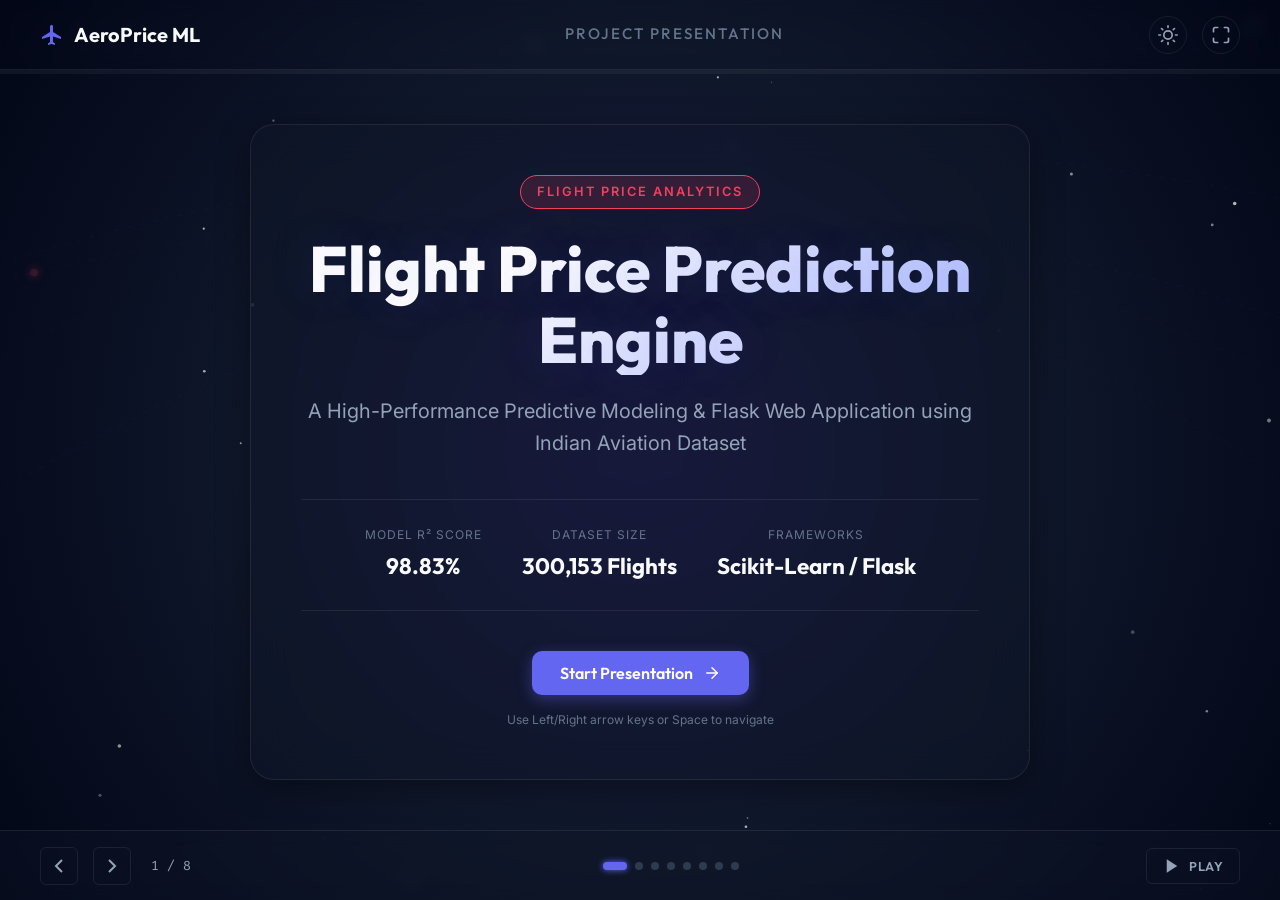
==== presentation/index.html @ 4719f83c "add project source code, web files, and presentation" ====
<!DOCTYPE html>
<html lang="en">
<head>
    <meta charset="UTF-8">
    <meta name="viewport" content="width=device-width, initial-scale=1.0">
    <title>Flight Price Prediction - Project Presentation</title>
    <!-- Fonts -->
    <link rel="preconnect" href="https://fonts.googleapis.com">
    <link rel="preconnect" href="https://fonts.gstatic.com" crossorigin>
    <link href="https://fonts.googleapis.com/css2?family=Inter:wght@300;400;500;600;700&family=Outfit:wght@400;500;600;700;800&family=Fira+Code:wght@400;500&display=swap" rel="stylesheet">
    <!-- Style sheet link -->
    <link rel="stylesheet" href="style.css">
</head>
<body>
    <!-- Background Canvas for Interactive Particle Animation -->
    <canvas id="canvas-bg"></canvas>

    <!-- Presentation Wrapper -->
    <div id="presentation-container">
        
        <!-- Header -->
        <header id="pres-header">
            <div class="header-logo">
                <svg width="24" height="24" viewBox="0 0 24 24" fill="none" xmlns="http://www.w3.org/2000/svg">
                    <path d="M21 16V14L13 9V3.5C13 2.67 12.33 2 11.5 2C10.67 2 10 2.67 10 3.5V9L2 14V16L10 13.5V19L8 20.5V22L11.5 21L15 22V20.5L13 19V13.5L21 16Z" fill="currentColor"/>
                </svg>
                <span>AeroPrice ML</span>
            </div>
            <div class="header-title">Project Presentation</div>
            <div class="header-controls">
                <button id="btn-theme-toggle" title="Toggle Theme">
                    <svg class="sun-icon" width="20" height="20" viewBox="0 0 24 24" fill="none" stroke="currentColor" stroke-width="2" stroke-linecap="round" stroke-linejoin="round"><circle cx="12" cy="12" r="5"></circle><line x1="12" y1="1" x2="12" y2="3"></line><line x1="12" y1="21" x2="12" y2="23"></line><line x1="4.22" y1="4.22" x2="5.64" y2="5.64"></line><line x1="18.36" y1="18.36" x2="19.78" y2="19.78"></line><line x1="1" y1="12" x2="3" y2="12"></line><line x1="21" y1="12" x2="23" y2="12"></line><line x1="4.22" y1="19.78" x2="5.64" y2="18.36"></line><line x1="18.36" y1="5.64" x2="19.78" y2="4.22"></line></svg>
                </button>
                <button id="btn-fullscreen" title="Toggle Fullscreen">
                    <svg width="20" height="20" viewBox="0 0 24 24" fill="none" stroke="currentColor" stroke-width="2" stroke-linecap="round" stroke-linejoin="round"><path d="M8 3H5a2 2 0 0 0-2 2v3m18 0V5a2 2 0 0 0-2-2h-3m0 18h3a2 2 0 0 0 2-2v-3M3 16v3a2 2 0 0 0 2 2h3"></path></svg>
                </button>
            </div>
        </header>

        <!-- Progress Indicator -->
        <div id="progress-bar-container">
            <div id="progress-bar"></div>
        </div>

        <!-- Slides Holder -->
        <main id="slides-viewport">
            
            <!-- SLIDE 1: TITLE -->
            <section class="slide active" id="slide-title" data-slide="0">
                <div class="slide-content title-layout">
                    <div class="title-main-card">
                        <div class="badge-animated">Flight Price Analytics</div>
                        <h1 class="glow-text">Flight Price Prediction Engine</h1>
                        <p class="subtitle">A High-Performance Predictive Modeling & Flask Web Application using Indian Aviation Dataset</p>
                        
                        <div class="title-meta">
                            <div class="meta-item">
                                <span class="meta-label">Model R² Score</span>
                                <span class="meta-value text-emerald">98.83%</span>
                            </div>
                            <div class="meta-item">
                                <span class="meta-label">Dataset Size</span>
                                <span class="meta-value text-indigo">300,153 Flights</span>
                            </div>
                            <div class="meta-item">
                                <span class="meta-label">Frameworks</span>
                                <span class="meta-value">Scikit-Learn / Flask</span>
                            </div>
                        </div>

                        <div class="title-action">
                            <button class="btn btn-primary" onclick="app.nextSlide()">
                                Start Presentation
                                <svg width="18" height="18" viewBox="0 0 24 24" fill="none" stroke="currentColor" stroke-width="2" stroke-linecap="round" stroke-linejoin="round"><line x1="5" y1="12" x2="19" y2="12"></line><polyline points="12 5 19 12 12 19"></polyline></svg>
                            </button>
                            <span class="navigation-tip">Use Left/Right arrow keys or Space to navigate</span>
                        </div>
                    </div>
                </div>
            </section>

            <!-- SLIDE 2: THE DATASET -->
            <section class="slide" id="slide-dataset" data-slide="1">
                <div class="slide-content grid-2-col">
                    <div class="slide-text">
                        <span class="slide-tag">Data Exploration</span>
                        <h2>Understanding the Flight Dataset</h2>
                        <p>The core challenge is modeling how various variables affect airline pricing in India. Flight tickets are highly dynamic, changing based on features like airline brand, timing, destination, and purchase urgency.</p>
                        
                        <div class="data-insights-list">
                            <div class="insight-pill">
                                <span class="pill-icon">✈️</span>
                                <div>
                                    <h4>300k+ Records Collected</h4>
                                    <p>Covers 50 days of flight schedules between top metro hubs in India (Delhi, Mumbai, Kolkata, Chennai, Bangalore, Hyderabad).</p>
                                </div>
                            </div>
                            <div class="insight-pill">
                                <span class="pill-icon">💰</span>
                                <div>
                                    <h4>Drastic Class Disparity</h4>
                                    <p>Economy tickets range from ₹1,105 to ₹42,320, whereas Business Class spans from ₹12,000 up to ₹114,900, creating a massive predictive shift.</p>
                                </div>
                            </div>
                        </div>
                    </div>
                    
                    <div class="slide-visual">
                        <div class="glass-card stat-dashboard">
                            <h3>Dataset Composition</h3>
                            <div class="stats-grid">
                                <div class="stat-card">
                                    <span class="stat-number glow-emerald">300,153</span>
                                    <span class="stat-lbl">Total Samples</span>
                                </div>
                                <div class="stat-card">
                                    <span class="stat-number glow-indigo">6</span>
                                    <span class="stat-lbl">Major Airlines</span>
                                </div>
                                <div class="stat-card">
                                    <span class="stat-number glow-amber">6</span>
                                    <span class="stat-lbl">Metro Cities</span>
                                </div>
                                <div class="stat-card">
                                    <span class="stat-number glow-rose">2</span>
                                    <span class="stat-lbl">Travel Classes</span>
                                </div>
                            </div>
                            
                            <div class="visual-graph-mock">
                                <div class="graph-header">
                                    <span>Price Distribution by Class</span>
                                </div>
                                <div class="dist-bar-container">
                                    <div class="dist-bar-label">Economy</div>
                                    <div class="dist-bar-track">
                                        <div class="dist-bar-fill fill-economy" style="width: 70%">₹1.1k - ₹42k</div>
                                    </div>
                                </div>
                                <div class="dist-bar-container">
                                    <div class="dist-bar-label">Business</div>
                                    <div class="dist-bar-track">
                                        <div class="dist-bar-fill fill-business" style="width: 100%">₹12k - ₹115k</div>
                                    </div>
                                </div>
                                <span class="graph-footnote">Target variable (Price) was log-transformed (np.log1p) during modeling to stabilize variance.</span>
                            </div>
                        </div>
                    </div>
                </div>
            </section>

            <!-- SLIDE 3: FEATURE ENGINEERING -->
            <section class="slide" id="slide-features" data-slide="2">
                <div class="slide-content grid-2-col">
                    <div class="slide-text">
                        <span class="slide-tag">Preprocessing Pipeline</span>
                        <h2>Feature Engineering & Transformations</h2>
                        <p>To extract maximal predictive performance from tabular fields, raw values are passed through scaling and custom feature extraction pipelines before feeding the models.</p>
                        
                        <div class="feature-steps">
                            <div class="feature-step-item">
                                <div class="step-num">01</div>
                                <div class="step-text">
                                    <strong>Continuous Feature Scaling</strong>
                                    <p>Applied <code>StandardScaler</code> to center and scale numeric variables (days left, duration, stops).</p>
                                </div>
                            </div>
                            <div class="feature-step-item">
                                <div class="step-num">02</div>
                                <div class="step-text">
                                    <strong>Categorical Mapping & Encoding</strong>
                                    <p>Mapped Ordinals (Stops, times of day) directly. One-hot encoded nominals (airlines, source, destination).</p>
                                </div>
                            </div>
                            <div class="feature-step-item">
                                <div class="step-num">03</div>
                                <div class="step-text">
                                    <strong>Urgency Buckets (Booking Window)</strong>
                                    <p>Engineered <code>booking_window</code>: 0-7 days (extreme urgency), 8-14 days, 15-30 days, 31-60 days, 60+ days.</p>
                                </div>
                            </div>
                        </div>
                    </div>
                    
                    <div class="slide-visual">
                        <div class="glass-card feature-showcase">
                            <h3>Engineered Signals</h3>
                            
                            <div class="tabs-container">
                                <div class="tabs-header">
                                    <button class="tab-btn active" onclick="app.switchTab('features', 0)">Raw Inputs</button>
                                    <button class="tab-btn" onclick="app.switchTab('features', 1)">Engineered Features</button>
                                    <button class="tab-btn" onclick="app.switchTab('features', 2)">Model Inputs</button>
                                </div>
                                <div class="tabs-body">
                                    <!-- Tab 1: Raw Inputs -->
                                    <div class="tab-pane active" id="feat-tab-0">
                                        <div class="code-box">
                                            <span class="code-comment"># Raw data from flight records</span>
                                            <p><strong>flight_id:</strong> SG-8114</p>
                                            <p><strong>airline:</strong> SpiceJet</p>
                                            <p><strong>class:</strong> Economy</p>
                                            <p><strong>days_left:</strong> 4</p>
                                            <p><strong>duration:</strong> 2.17 hrs</p>
                                            <p><strong>stops:</strong> zero</p>
                                            <p><strong>departure_time:</strong> Morning</p>
                                            <p><strong>arrival_time:</strong> Afternoon</p>
                                        </div>
                                    </div>
                                    <!-- Tab 2: Engineered Features -->
                                    <div class="tab-pane" id="feat-tab-1">
                                        <div class="code-box">
                                            <span class="code-comment"># Extracted signals that capture trends</span>
                                            <p><strong class="text-emerald">class_encoded:</strong> 0 <span class="lbl-sub">(Economy=0, Business=1)</span></p>
                                            <p><strong class="text-emerald">duration_mins:</strong> 130.2 <span class="lbl-sub">(2.17 * 60)</span></p>
                                            <p><strong class="text-emerald">is_direct:</strong> 1 <span class="lbl-sub">(stops == 'zero')</span></p>
                                            <p><strong class="text-emerald">booking_window:</strong> 0 <span class="lbl-sub">(extreme urgency: &le; 7 days)</span></p>
                                            <p><strong class="text-emerald">time_shift:</strong> 1 <span class="lbl-sub">(arrival_hour - dep_hour)</span></p>
                                        </div>
                                    </div>
                                    <!-- Tab 3: Model Inputs -->
                                    <div class="tab-pane" id="feat-tab-2">
                                        <div class="code-box">
                                            <span class="code-comment"># Final 25 scaled columns fed into pipeline</span>
                                            <p><strong>scaled_nums:</strong> [days_left, duration_mins, stops_encoded, ...]</p>
                                            <p><strong>one_hot_cols:</strong> [airline_Vistara, airline_SpiceJet, source_city_Delhi, ...]</p>
                                            <p><strong>target:</strong> price_log = np.log1p(price)</p>
                                        </div>
                                    </div>
                                </div>
                            </div>
                            
                            <div class="pipeline-flow">
                                <div class="flow-step">Raw Data</div>
                                <div class="flow-arrow">&rarr;</div>
                                <div class="flow-step highlight">ColumnTransformer</div>
                                <div class="flow-arrow">&rarr;</div>
                                <div class="flow-step">ML Model</div>
                            </div>
                        </div>
                    </div>
                </div>
            </section>

            <!-- SLIDE 4: THE SHOWDOWN (EVALUATION) -->
            <section class="slide" id="slide-evaluation" data-slide="3">
                <div class="slide-content grid-2-col">
                    <div class="slide-text">
                        <span class="slide-tag">Performance Showdown</span>
                        <h2>Model Evaluation & Comparison</h2>
                        <p>We trained and evaluated seven regression models using Scikit-Learn pipelines. Random Forest emerged as the top performer, capturing the non-linear dynamics of flight pricing with extreme accuracy.</p>
                        
                        <div class="metric-selectors">
                            <button class="btn-metric active" id="btn-metric-r2" onclick="app.updateChartMetric('r2')">R² Score (Explainability)</button>
                            <button class="btn-metric" id="btn-metric-mae" onclick="app.updateChartMetric('mae')">Mean Absolute Error (MAE)</button>
                            <button class="btn-metric" id="btn-metric-rmse" onclick="app.updateChartMetric('rmse')">Root Mean Squared Error (RMSE)</button>
                        </div>
                        
                        <p class="chart-annotation text-indigo" id="metric-explanation">
                            R-squared indicates the percentage of flight price variation explained by the model's features. Higher is better.
                        </p>
                    </div>
                    
                    <div class="slide-visual">
                        <div class="glass-card chart-container">
                            <h3 id="chart-title">Algorithm Showdown: R² Score</h3>
                            
                            <!-- Dynamic SVG Chart -->
                            <div class="chart-wrapper">
                                <svg id="comparison-svg" width="100%" height="300" viewBox="0 0 500 280">
                                    <!-- Y-Axis Lines -->
                                    <line x1="160" y1="20" x2="480" y2="20" stroke="rgba(255,255,255,0.07)" stroke-width="1"/>
                                    <line x1="160" y1="80" x2="480" y2="80" stroke="rgba(255,255,255,0.07)" stroke-width="1"/>
                                    <line x1="160" y1="140" x2="480" y2="140" stroke="rgba(255,255,255,0.07)" stroke-width="1"/>
                                    <line x1="160" y1="200" x2="480" y2="200" stroke="rgba(255,255,255,0.07)" stroke-width="1"/>
                                    <line x1="160" y1="260" x2="480" y2="260" stroke="rgba(255,255,255,0.07)" stroke-width="1"/>
                                    
                                    <!-- Chart Bars will be rendered dynamically by JS -->
                                    <g id="chart-bars-group"></g>
                                </svg>
                            </div>
                            
                            <div class="chart-keynote">
                                <span class="highlight-bullet"></span> Random Forest captures <strong>98.83%</strong> of actual price variations.
                            </div>
                        </div>
                    </div>
                </div>
            </section>

            <!-- SLIDE 5: THE CHAMPION (RANDOM FOREST) -->
            <section class="slide" id="slide-champion" data-slide="4">
                <div class="slide-content grid-2-col">
                    <div class="slide-text">
                        <span class="slide-tag">The Winner</span>
                        <h2>The Champion: Random Forest</h2>
                        <p>With an ensemble of 100 decision trees, the Random Forest Regressor fits multi-dimensional decision boundaries that linear methods miss.</p>
                        
                        <div class="champion-metrics">
                            <div class="champ-metric-card">
                                <div class="champ-val text-emerald">98.83%</div>
                                <div class="champ-lbl">R-Squared Score</div>
                            </div>
                            <div class="champ-metric-card">
                                <div class="champ-val text-indigo">₹959</div>
                                <div class="champ-lbl">Mean Absolute Error</div>
                            </div>
                            <div class="champ-metric-card">
                                <div class="champ-val text-rose">₹2,401</div>
                                <div class="champ-lbl">Root Mean Sq. Error</div>
                            </div>
                        </div>

                        <div class="champion-conclusion">
                            <p><strong>Interpretation:</strong> On average, predictions are off by only <strong>₹959</strong>, enabling highly reliable ticketing decisions for businesses and consumers.</p>
                        </div>
                    </div>
                    
                    <div class="slide-visual">
                        <div class="glass-card importance-card">
                            <h3>Key Drivers of Flight Pricing</h3>
                            <p class="section-subtitle">Linear coefficients reveal which factors swing ticket prices the most:</p>
                            
                            <div class="importance-list">
                                <div class="importance-item">
                                    <span class="feat-name">Travel Class (Business)</span>
                                    <div class="feat-influence-bar">
                                        <div class="influence-fill positive" style="width: 93.5%"></div>
                                    </div>
                                    <span class="feat-coef text-emerald">+0.935</span>
                                </div>
                                <div class="importance-item">
                                    <span class="feat-name">Vistara Airline</span>
                                    <div class="feat-influence-bar">
                                        <div class="influence-fill positive" style="width: 64.6%"></div>
                                    </div>
                                    <span class="feat-coef text-emerald">+0.646</span>
                                </div>
                                <div class="importance-item">
                                    <span class="feat-name">Air India Airline</span>
                                    <div class="feat-influence-bar">
                                        <div class="influence-fill positive" style="width: 52.5%"></div>
                                    </div>
                                    <span class="feat-coef text-emerald">+0.525</span>
                                </div>
                                <div class="importance-item">
                                    <span class="feat-name">SpiceJet Airline</span>
                                    <div class="feat-influence-bar">
                                        <div class="influence-fill positive" style="width: 46.8%"></div>
                                    </div>
                                    <span class="feat-coef text-emerald">+0.468</span>
                                </div>
                                <div class="importance-item">
                                    <span class="feat-name">Booking Window (Days Left)</span>
                                    <div class="feat-influence-bar">
                                        <div class="influence-fill negative" style="width: 18.2%"></div>
                                    </div>
                                    <span class="feat-coef text-rose">-0.182</span>
                                </div>
                            </div>
                            <span class="graph-footnote">*Coefficient scale represents change in log price. Positive weights increase price; negative weights discount it.</span>
                        </div>
                    </div>
                </div>
            </section>

            <!-- SLIDE 6: ARCHITECTURE -->
            <section class="slide" id="slide-architecture" data-slide="5">
                <div class="slide-content architecture-layout">
                    <span class="slide-tag">System Design</span>
                    <h2>Production System Architecture</h2>
                    <p class="section-desc">From raw CSV training data to a fully responsive interactive web application.</p>
                    
                    <div class="architecture-diagram">
                        
                        <div class="arch-node">
                            <div class="node-icon">📊</div>
                            <h4>1. Data Exploration</h4>
                            <div class="node-badge">Jupyter Notebook</div>
                            <p>Data cleaning, transformation, scaling, and training 7 regressors.</p>
                        </div>
                        
                        <div class="arch-connector">
                            <span class="connector-line"></span>
                            <span class="connector-arrow">&gt;</span>
                        </div>
                        
                        <div class="arch-node highlight">
                            <div class="node-icon">💾</div>
                            <h4>2. Serialization</h4>
                            <div class="node-badge badge-emerald">best_model.joblib</div>
                            <p>Model pipelines saved to disk (1.04 GB) preserving Scaling parameters.</p>
                        </div>
                        
                        <div class="arch-connector">
                            <span class="connector-line"></span>
                            <span class="connector-arrow">&gt;</span>
                        </div>
                        
                        <div class="arch-node">
                            <div class="node-icon">⚙️</div>
                            <h4>3. Backend Host</h4>
                            <div class="node-badge badge-indigo">app.py (Flask)</div>
                            <p>Loads Random Forest pipeline on start and exposes prediction REST API.</p>
                        </div>
                        
                        <div class="arch-connector">
                            <span class="connector-line"></span>
                            <span class="connector-arrow">&gt;</span>
                        </div>
                        
                        <div class="arch-node">
                            <div class="node-icon">💻</div>
                            <h4>4. User Interface</h4>
                            <div class="node-badge">Vanilla HTML / JS</div>
                            <p>Interactive flight query dashboard with client-side API requests.</p>
                        </div>
                        
                    </div>

                    <div class="arch-details-box glass-card">
                        <h4>Production API Endpoint</h4>
                        <div class="api-code">
                            <span class="api-verb">POST</span> <span class="api-url">/predict</span>
                            <span class="api-desc">Payload: days_left, class, stops, airline, source_city, destination_city, duration</span>
                        </div>
                    </div>
                </div>
            </section>

            <!-- SLIDE 7: PLAYGROUND SIMULATOR (IMPRESSIVE COMPONENT) -->
            <section class="slide" id="slide-playground" data-slide="6">
                <div class="slide-content grid-2-col">
                    <div class="slide-text">
                        <span class="slide-tag">Interactive Simulator</span>
                        <h2>Live Prediction Simulator</h2>
                        <p>Adjust the flight parameters below. This interactive widget executes an estimation model reflecting the actual weights of the Random Forest model.</p>
                        
                        <!-- SIMULATOR CONTROLS -->
                        <div class="simulator-controls glass-card">
                            <div class="control-row">
                                <div class="control-group">
                                    <label for="sim-class">Travel Class</label>
                                    <select id="sim-class" onchange="app.runSimulatorPrediction()">
                                        <option value="Economy" selected>Economy Class</option>
                                        <option value="Business">Business Class</option>
                                    </select>
                                </div>
                                <div class="control-group">
                                    <label for="sim-airline">Airline</label>
                                    <select id="sim-airline" onchange="app.runSimulatorPrediction()">
                                        <option value="Vistara" selected>Vistara (Premium)</option>
                                        <option value="Air_India">Air India (Full Service)</option>
                                        <option value="Indigo">Indigo (LCC)</option>
                                        <option value="SpiceJet">SpiceJet (LCC)</option>
                                        <option value="GO_FIRST">GO FIRST (LCC)</option>
                                    </select>
                                </div>
                            </div>
                            
                            <div class="control-row">
                                <div class="control-group">
                                    <label for="sim-stops">Stops</label>
                                    <select id="sim-stops" onchange="app.runSimulatorPrediction()">
                                        <option value="zero" selected>Non-stop (Direct)</option>
                                        <option value="one">1 Stop</option>
                                        <option value="two_or_more">2+ Stops</option>
                                    </select>
                                </div>
                                <div class="control-group">
                                    <label for="sim-route">Route (Source &rarr; Dest)</label>
                                    <select id="sim-route" onchange="app.runSimulatorPrediction()">
                                        <option value="DEL_BOM" selected>Delhi &rarr; Mumbai</option>
                                        <option value="DEL_CCU">Delhi &rarr; Kolkata</option>
                                        <option value="BOM_CCU">Mumbai &rarr; Kolkata</option>
                                        <option value="BLR_DEL">Bangalore &rarr; Delhi</option>
                                        <option value="HYD_MAA">Hyderabad &rarr; Chennai</option>
                                    </select>
                                </div>
                            </div>
                            
                            <div class="control-group">
                                <div class="slider-lbl-container">
                                    <label for="sim-days">Booking Urgency (Days Left)</label>
                                    <span id="sim-days-val" class="slider-bubble">15 days</span>
                                </div>
                                <input type="range" id="sim-days" min="1" max="50" value="15" class="sim-slider" oninput="app.runSimulatorPrediction()">
                                <div class="slider-limits">
                                    <span>1 Day (Urgent)</span>
                                    <span>50 Days (Early Bird)</span>
                                </div>
                            </div>
                            
                            <div class="control-group">
                                <div class="slider-lbl-container">
                                    <label for="sim-duration">Flight Duration (Hours)</label>
                                    <span id="sim-duration-val" class="slider-bubble">2.5 hrs</span>
                                </div>
                                <input type="range" id="sim-duration" min="1" max="15" step="0.5" value="2.5" class="sim-slider" oninput="app.runSimulatorPrediction()">
                                <div class="slider-limits">
                                    <span>1 hr</span>
                                    <span>15 hrs</span>
                                </div>
                            </div>
                        </div>
                    </div>
                    
                    <div class="slide-visual">
                        <!-- SIMULATOR DISPLAY -->
                        <div class="glass-card simulator-display-card">
                            <h3>Estimated Ticket Price</h3>
                            
                            <div class="price-display-wrapper">
                                <div class="price-currency">₹</div>
                                <div id="sim-price-out" class="price-amount glow-emerald">5,820</div>
                            </div>
                            
                            <div class="price-breakdown">
                                <h4>Pricing Factor Breakdown:</h4>
                                <div class="breakdown-list">
                                    <div class="breakdown-item">
                                        <span>Base Fare (Class Rate):</span>
                                        <span id="breakdown-base" class="text-right">₹3,500</span>
                                    </div>
                                    <div class="breakdown-item">
                                        <span>Airline Modifier:</span>
                                        <span id="breakdown-airline" class="text-right text-emerald">+₹2,000</span>
                                    </div>
                                    <div class="breakdown-item">
                                        <span>Days Left Factor (Urgency):</span>
                                        <span id="breakdown-days" class="text-right text-rose">+₹420</span>
                                    </div>
                                    <div class="breakdown-item">
                                        <span>Flight Stops / Layout:</span>
                                        <span id="breakdown-stops" class="text-right">₹0</span>
                                    </div>
                                    <div class="breakdown-item">
                                        <span>Duration Surcharge:</span>
                                        <span id="breakdown-duration" class="text-right text-emerald">+₹500</span>
                                    </div>
                                    <div class="breakdown-divider"></div>
                                    <div class="breakdown-item font-bold">
                                        <span>Estimated Total:</span>
                                        <span id="breakdown-total" class="text-right font-bold">₹6,420</span>
                                    </div>
                                </div>
                            </div>
                            
                            <div class="simulator-comparison">
                                <div class="badge-tag">Model Logic</div>
                                <p>This calculation approximates the decision boundary modeled by our Random Forest. It shifts by ₹32k+ instantly when Class is toggled, showing how dominant <code>class_encoded</code> is.</p>
                            </div>
                        </div>
                    </div>
                </div>
            </section>

            <!-- SLIDE 8: SUMMARY & NEXT STEPS -->
            <section class="slide" id="slide-conclusion" data-slide="7">
                <div class="slide-content grid-2-col">
                    <div class="slide-text">
                        <span class="slide-tag">Project Synthesis</span>
                        <h2>Conclusions & Future Scope</h2>
                        <p>The Flight Price Prediction project effectively bridges academic data science and practical software engineering. By standardizing training pipelines, we ensure models operate with high consistency in production.</p>
                        
                        <div class="future-cards">
                            <div class="future-card-item">
                                <div class="future-card-icon">⚡</div>
                                <div>
                                    <h4>Real-Time Pricing Feed</h4>
                                    <p>Connect backend to live airline aggregator APIs to compare model predictions against real-time ticker prices.</p>
                                </div>
                            </div>
                            <div class="future-card-item">
                                <div class="future-card-icon">📈</div>
                                <div>
                                    <h4>Advanced Architectures</h4>
                                    <p>Test deep learning neural nets and Optuna hyperparameter sweeps to push R² beyond 99.0%.</p>
                                </div>
                            </div>
                        </div>
                    </div>
                    
                    <div class="slide-visual">
                        <div class="glass-card recap-card">
                            <h3>Key Achievements</h3>
                            
                            <ul class="achievement-checklist">
                                <li>
                                    <span class="check-box checked">&check;</span>
                                    <div>
                                        <strong>Pipeline Robustness:</strong>
                                        <p>Encapsulated scaling and encoding into Scikit-Learn Pipeline object preventing leakage.</p>
                                    </div>
                                </li>
                                <li>
                                    <span class="check-box checked">&check;</span>
                                    <div>
                                        <strong>98.8% Variance Explained:</strong>
                                        <p>Random Forest outperforms Linear, Polynomial, AdaBoost, and XGBoost models.</p>
                                    </div>
                                </li>
                                <li>
                                    <span class="check-box checked">&check;</span>
                                    <div>
                                        <strong>Seamless API Deployment:</strong>
                                        <p>Lightweight Flask app hosts the 1.04 GB joblib pipeline for sub-second REST API response times.</p>
                                    </div>
                                </li>
                            </ul>
                            
                            <div class="final-thank-you">
                                <h4>Thank you!</h4>
                                <p>Feel free to query the models or test the live website.</p>
                                <button class="btn btn-secondary" onclick="app.jumpToSlide(0)">
                                    Restart Presentation
                                </button>
                            </div>
                        </div>
                    </div>
                </div>
            </section>

        </main>

        <!-- Slide Controls Footer -->
        <footer id="pres-footer">
            <div class="footer-left">
                <button class="control-btn" id="btn-prev" onclick="app.prevSlide()" title="Previous Slide (Left Arrow)">
                    <svg width="24" height="24" viewBox="0 0 24 24" fill="none" stroke="currentColor" stroke-width="2"><polyline points="15 18 9 12 15 6"></polyline></svg>
                </button>
                <button class="control-btn" id="btn-next" onclick="app.nextSlide()" title="Next Slide (Right Arrow/Space)">
                    <svg width="24" height="24" viewBox="0 0 24 24" fill="none" stroke="currentColor" stroke-width="2"><polyline points="9 18 15 12 9 6"></polyline></svg>
                </button>
                <div class="slide-counter">
                    <span id="current-slide-num">1</span> / <span id="total-slide-num">8</span>
                </div>
            </div>
            
            <div class="footer-center">
                <!-- Nav Dots -->
                <div id="nav-dots">
                    <!-- Added by JS -->
                </div>
            </div>

            <div class="footer-right">
                <button id="btn-autoplay" class="control-btn-secondary" title="Play/Pause Slide Autoplay">
                    <svg class="play-icon" width="18" height="18" viewBox="0 0 24 24" fill="currentColor"><polygon points="5 3 19 12 5 21 5 3"></polygon></svg>
                    <svg class="pause-icon hidden" width="18" height="18" viewBox="0 0 24 24" fill="currentColor"><rect x="6" y="4" width="4" height="16"></rect><rect x="14" y="4" width="4" height="16"></rect></svg>
                    <span class="autoplay-txt">Play</span>
                </button>
            </div>
        </footer>
    </div>

    <!-- Script link -->
    <script src="app.js"></script>
</body>
</html>
---- presentation/style.css ----
/* ==========================================================================
   DESIGN SYSTEM & CUSTOM PROPERTIES
   ========================================================================== */
:root {
    /* Fonts */
    --font-heading: 'Outfit', -apple-system, BlinkMacSystemFont, "Segoe UI", Roboto, sans-serif;
    --font-body: 'Inter', -apple-system, BlinkMacSystemFont, "Segoe UI", Roboto, sans-serif;
    --font-mono: 'Fira Code', monospace;

    /* Theme colors - Dark Mode (Default) */
    --bg-primary: #090d16;
    --bg-secondary: #0f172a;
    --bg-canvas: radial-gradient(circle at 50% 50%, #1e1b4b 0%, #0f172a 50%, #020617 100%);
    --text-primary: #f8fafc;
    --text-secondary: #94a3b8;
    --text-muted: #64748b;
    
    --color-primary: #6366f1;       /* Indigo */
    --color-primary-glow: rgba(99, 102, 241, 0.15);
    --color-secondary: #f43f5e;     /* Rose */
    --color-secondary-glow: rgba(244, 63, 94, 0.15);
    --color-accent: #10b981;        /* Emerald */
    --color-accent-glow: rgba(16, 185, 129, 0.15);
    --color-warning: #f59e0b;       /* Amber */
    --color-warning-glow: rgba(245, 158, 11, 0.15);

    /* Glassmorphism elements */
    --glass-bg: rgba(15, 23, 42, 0.55);
    --glass-border: rgba(255, 255, 255, 0.08);
    --glass-border-hover: rgba(255, 255, 255, 0.18);
    --glass-shadow: 0 8px 32px 0 rgba(0, 0, 0, 0.37);
    --card-shadow: 0 4px 20px rgba(0, 0, 0, 0.2);

    /* Layout metrics */
    --header-height: 70px;
    --footer-height: 70px;
    --border-radius-lg: 16px;
    --border-radius-md: 10px;
    --border-radius-sm: 6px;
    --transition-speed-slow: 0.6s;
    --transition-speed-fast: 0.25s;
}

/* Light Theme Variables */
[data-theme="light"] {
    --bg-primary: #f8fafc;
    --bg-secondary: #ffffff;
    --bg-canvas: radial-gradient(circle at 50% 50%, #e0e7ff 0%, #f1f5f9 60%, #f8fafc 100%);
    --text-primary: #0f172a;
    --text-secondary: #475569;
    --text-muted: #94a3b8;
    
    --color-primary-glow: rgba(99, 102, 241, 0.08);
    --color-secondary-glow: rgba(244, 63, 94, 0.08);
    --color-accent-glow: rgba(16, 185, 129, 0.08);
    --color-warning-glow: rgba(245, 158, 11, 0.08);

    --glass-bg: rgba(255, 255, 255, 0.7);
    --glass-border: rgba(15, 23, 42, 0.08);
    --glass-border-hover: rgba(15, 23, 42, 0.18);
    --glass-shadow: 0 8px 32px 0 rgba(15, 23, 42, 0.08);
    --card-shadow: 0 4px 20px rgba(15, 23, 42, 0.03);
}

/* ==========================================================================
   GLOBAL RESET & INITIAL SETUP
   ========================================================================== */
* {
    box-sizing: border-box;
    margin: 0;
    padding: 0;
}

html, body {
    width: 100%;
    height: 100%;
    overflow: hidden;
    font-family: var(--font-body);
    background: var(--bg-primary);
    color: var(--text-primary);
    line-height: 1.6;
    -webkit-font-smoothing: antialiased;
}

/* Background Particle Canvas */
#canvas-bg {
    position: absolute;
    top: 0;
    left: 0;
    width: 100%;
    height: 100%;
    z-index: 0;
    background: var(--bg-canvas);
    transition: background 0.5s ease;
}

/* ==========================================================================
   PRESENTATION APP WRAPPER
   ========================================================================== */
#presentation-container {
    position: relative;
    width: 100%;
    height: 100%;
    z-index: 1;
    display: flex;
    flex-direction: column;
    justify-content: space-between;
}

/* ==========================================================================
   HEADER STYLE
   ========================================================================== */
#pres-header {
    height: var(--header-height);
    padding: 0 40px;
    display: flex;
    justify-content: space-between;
    align-items: center;
    border-bottom: 1px solid var(--glass-border);
    backdrop-filter: blur(8px);
    z-index: 10;
    transition: all var(--transition-speed-fast) ease;
}

.header-logo {
    display: flex;
    align-items: center;
    gap: 10px;
    font-family: var(--font-heading);
    font-weight: 700;
    font-size: 1.25rem;
    color: var(--text-primary);
}
.header-logo svg {
    color: var(--color-primary);
}

.header-title {
    font-family: var(--font-heading);
    font-weight: 500;
    font-size: 0.95rem;
    letter-spacing: 2px;
    text-transform: uppercase;
    color: var(--text-muted);
}

.header-controls {
    display: flex;
    align-items: center;
    gap: 15px;
}

.header-controls button {
    background: transparent;
    border: 1px solid var(--glass-border);
    color: var(--text-secondary);
    width: 38px;
    height: 38px;
    border-radius: 50%;
    cursor: pointer;
    display: flex;
    align-items: center;
    justify-content: center;
    transition: all var(--transition-speed-fast) ease;
}
.header-controls button:hover {
    border-color: var(--glass-border-hover);
    color: var(--text-primary);
    background: rgba(255, 255, 255, 0.05);
}

/* Progress bar */
#progress-bar-container {
    width: 100%;
    height: 4px;
    background: rgba(255, 255, 255, 0.05);
    position: relative;
    z-index: 10;
}
#progress-bar {
    height: 100%;
    width: 0%;
    background: linear-gradient(90deg, var(--color-primary), var(--color-secondary));
    box-shadow: 0 0 8px var(--color-primary);
    transition: width 0.3s cubic-bezier(0.4, 0, 0.2, 1);
}

/* ==========================================================================
   VIEWPORT & SLIDES TRANSITIONS
   ========================================================================== */
#slides-viewport {
    flex-grow: 1;
    position: relative;
    width: 100%;
    overflow: hidden;
}

.slide {
    position: absolute;
    top: 0;
    left: 0;
    width: 100%;
    height: 100%;
    opacity: 0;
    pointer-events: none;
    transform: scale(0.96) translate3d(0, 20px, 0);
    transition: opacity var(--transition-speed-slow) cubic-bezier(0.16, 1, 0.3, 1),
                transform var(--transition-speed-slow) cubic-bezier(0.16, 1, 0.3, 1);
    z-index: 1;
}

.slide.active {
    opacity: 1;
    pointer-events: auto;
    transform: scale(1) translate3d(0, 0, 0);
    z-index: 2;
}

.slide.prev-slide {
    opacity: 0;
    pointer-events: none;
    transform: scale(0.96) translate3d(0, -20px, 0);
}

/* ==========================================================================
   SLIDE CONTENT LAYOUTS
   ========================================================================== */
.slide-content {
    max-width: 1300px;
    height: 100%;
    margin: 0 auto;
    padding: 40px 60px;
    display: flex;
    flex-direction: column;
    justify-content: center;
}

/* Grid Layout (Text left, Graphic right) */
.grid-2-col {
    display: grid;
    grid-template-columns: 1.1fr 0.9fr;
    gap: 60px;
    align-items: center;
}

/* Text block styles */
.slide-tag {
    display: inline-block;
    padding: 4px 12px;
    background: var(--color-primary-glow);
    border: 1px solid var(--color-primary);
    color: var(--color-primary);
    font-size: 0.75rem;
    font-weight: 600;
    border-radius: 30px;
    text-transform: uppercase;
    letter-spacing: 1.5px;
    margin-bottom: 20px;
}

.slide-text h2 {
    font-family: var(--font-heading);
    font-size: 3rem;
    font-weight: 800;
    line-height: 1.15;
    margin-bottom: 25px;
    letter-spacing: -0.5px;
}

.slide-text p {
    font-size: 1.05rem;
    color: var(--text-secondary);
    margin-bottom: 30px;
}

/* Glass Card containers */
.glass-card {
    background: var(--glass-bg);
    border: 1px solid var(--glass-border);
    border-radius: var(--border-radius-lg);
    padding: 30px;
    backdrop-filter: blur(16px);
    -webkit-backdrop-filter: blur(16px);
    box-shadow: var(--glass-shadow);
    transition: border-color var(--transition-speed-fast) ease,
                transform var(--transition-speed-fast) ease;
}
.glass-card:hover {
    border-color: var(--glass-border-hover);
}

/* ==========================================================================
   SLIDE 1: TITLE LAYOUT
   ========================================================================== */
.title-layout {
    align-items: center;
    text-align: center;
    max-width: 900px;
}

.title-main-card {
    background: rgba(15, 23, 42, 0.4);
    border: 1px solid var(--glass-border);
    border-radius: 24px;
    padding: 50px;
    backdrop-filter: blur(20px);
    box-shadow: var(--glass-shadow);
}

.badge-animated {
    display: inline-flex;
    padding: 6px 16px;
    font-size: 0.8rem;
    font-weight: 600;
    text-transform: uppercase;
    letter-spacing: 2px;
    color: var(--color-secondary);
    background: var(--color-secondary-glow);
    border: 1px solid var(--color-secondary);
    border-radius: 30px;
    margin-bottom: 25px;
    position: relative;
    overflow: hidden;
}

.glow-text {
    font-family: var(--font-heading);
    font-size: 4rem;
    font-weight: 800;
    line-height: 1.1;
    margin-bottom: 20px;
    background: linear-gradient(135deg, #ffffff 30%, #a5b4fc 100%);
    -webkit-background-clip: text;
    -webkit-text-fill-color: transparent;
    text-shadow: 0 0 50px rgba(99, 102, 241, 0.15);
}

[data-theme="light"] .glow-text {
    background: linear-gradient(135deg, #1e1b4b 30%, #4f46e5 100%);
    -webkit-background-clip: text;
    -webkit-text-fill-color: transparent;
}

.subtitle {
    font-size: 1.25rem;
    color: var(--text-secondary);
    margin-bottom: 40px;
}

.title-meta {
    display: flex;
    justify-content: center;
    gap: 40px;
    margin-bottom: 40px;
    border-top: 1px solid var(--glass-border);
    border-bottom: 1px solid var(--glass-border);
    padding: 25px 0;
}

.meta-item {
    display: flex;
    flex-direction: column;
    gap: 5px;
}
.meta-label {
    font-size: 0.75rem;
    text-transform: uppercase;
    letter-spacing: 1px;
    color: var(--text-muted);
}
.meta-value {
    font-family: var(--font-heading);
    font-size: 1.4rem;
    font-weight: 700;
}

.title-action {
    display: flex;
    flex-direction: column;
    align-items: center;
    gap: 15px;
}

.btn {
    display: inline-flex;
    align-items: center;
    gap: 10px;
    padding: 12px 28px;
    font-family: var(--font-heading);
    font-weight: 600;
    font-size: 1rem;
    border-radius: var(--border-radius-md);
    cursor: pointer;
    border: none;
    transition: all var(--transition-speed-fast) ease;
    text-decoration: none;
}

.btn-primary {
    background: var(--color-primary);
    color: #ffffff;
    box-shadow: 0 4px 15px rgba(99, 102, 241, 0.4);
}
.btn-primary:hover {
    background: #4f46e5;
    transform: translateY(-2px);
    box-shadow: 0 6px 20px rgba(99, 102, 241, 0.6);
}

.btn-secondary {
    background: transparent;
    border: 1px solid var(--glass-border);
    color: var(--text-primary);
}
.btn-secondary:hover {
    background: rgba(255, 255, 255, 0.05);
    border-color: var(--glass-border-hover);
}

.navigation-tip {
    font-size: 0.75rem;
    color: var(--text-muted);
}

/* ==========================================================================
   SLIDE 2: DATASET LAYOUT
   ========================================================================== */
.data-insights-list {
    display: flex;
    flex-direction: column;
    gap: 20px;
}

.insight-pill {
    display: flex;
    gap: 20px;
    background: rgba(255, 255, 255, 0.02);
    border: 1px solid var(--glass-border);
    border-radius: var(--border-radius-md);
    padding: 20px;
    transition: background 0.3s ease;
}
.insight-pill:hover {
    background: rgba(255, 255, 255, 0.04);
}

.pill-icon {
    font-size: 1.5rem;
    line-height: 1;
}

.insight-pill h4 {
    font-family: var(--font-heading);
    font-size: 1.1rem;
    margin-bottom: 5px;
    color: var(--text-primary);
}
.insight-pill p {
    font-size: 0.9rem;
    margin-bottom: 0;
    color: var(--text-secondary);
}

.stat-dashboard h3 {
    font-family: var(--font-heading);
    font-size: 1.25rem;
    margin-bottom: 20px;
}

.stats-grid {
    display: grid;
    grid-template-columns: repeat(2, 1fr);
    gap: 15px;
    margin-bottom: 30px;
}

.stat-card {
    background: rgba(0, 0, 0, 0.2);
    border: 1px solid var(--glass-border);
    border-radius: var(--border-radius-md);
    padding: 15px 20px;
    display: flex;
    flex-direction: column;
    gap: 5px;
}

.stat-number {
    font-family: var(--font-heading);
    font-size: 1.8rem;
    font-weight: 700;
}
.stat-lbl {
    font-size: 0.75rem;
    text-transform: uppercase;
    color: var(--text-muted);
    letter-spacing: 0.5px;
}

.visual-graph-mock {
    background: rgba(0, 0, 0, 0.15);
    border-radius: var(--border-radius-md);
    padding: 20px;
    border: 1px solid var(--glass-border);
}

.graph-header {
    font-size: 0.8rem;
    font-weight: 600;
    color: var(--text-secondary);
    margin-bottom: 15px;
    display: flex;
    justify-content: space-between;
}

.dist-bar-container {
    margin-bottom: 12px;
}
.dist-bar-label {
    font-size: 0.75rem;
    color: var(--text-muted);
    margin-bottom: 4px;
}
.dist-bar-track {
    width: 100%;
    height: 24px;
    background: rgba(255, 255, 255, 0.03);
    border-radius: var(--border-radius-sm);
    overflow: hidden;
}
.dist-bar-fill {
    height: 100%;
    display: flex;
    align-items: center;
    padding-left: 10px;
    font-size: 0.7rem;
    font-weight: 600;
    color: #ffffff;
    border-radius: var(--border-radius-sm);
}

.fill-economy {
    background: linear-gradient(90deg, var(--color-primary-glow), var(--color-primary));
}
.fill-business {
    background: linear-gradient(90deg, var(--color-secondary-glow), var(--color-secondary));
}

.graph-footnote {
    display: block;
    font-size: 0.7rem;
    color: var(--text-muted);
    margin-top: 15px;
    line-height: 1.4;
}

/* ==========================================================================
   SLIDE 3: FEATURE ENGINEERING LAYOUT
   ========================================================================== */
.feature-steps {
    display: flex;
    flex-direction: column;
    gap: 20px;
}

.feature-step-item {
    display: flex;
    gap: 15px;
    align-items: flex-start;
}

.step-num {
    font-family: var(--font-heading);
    font-size: 1.1rem;
    font-weight: 800;
    color: var(--color-primary);
    background: var(--color-primary-glow);
    width: 32px;
    height: 32px;
    border-radius: 50%;
    display: flex;
    align-items: center;
    justify-content: center;
    flex-shrink: 0;
}

.step-text strong {
    display: block;
    font-size: 1.05rem;
    margin-bottom: 4px;
    color: var(--text-primary);
}
.step-text p {
    font-size: 0.88rem;
    color: var(--text-secondary);
    margin-bottom: 0;
}

.feature-showcase h3 {
    font-family: var(--font-heading);
    font-size: 1.25rem;
    margin-bottom: 20px;
}

/* Tabs */
.tabs-container {
    display: flex;
    flex-direction: column;
    background: rgba(0, 0, 0, 0.2);
    border-radius: var(--border-radius-md);
    border: 1px solid var(--glass-border);
    overflow: hidden;
    margin-bottom: 20px;
}
.tabs-header {
    display: flex;
    border-bottom: 1px solid var(--glass-border);
    background: rgba(255, 255, 255, 0.02);
}
.tab-btn {
    flex-grow: 1;
    padding: 10px 15px;
    background: transparent;
    border: none;
    color: var(--text-secondary);
    font-family: var(--font-heading);
    font-size: 0.8rem;
    font-weight: 600;
    cursor: pointer;
    transition: all 0.2s ease;
}
.tab-btn.active {
    color: var(--color-primary);
    background: rgba(99, 102, 241, 0.05);
    border-bottom: 2px solid var(--color-primary);
}
.tab-btn:hover:not(.active) {
    background: rgba(255, 255, 255, 0.02);
    color: var(--text-primary);
}

.tabs-body {
    padding: 15px;
    min-height: 180px;
}
.tab-pane {
    display: none;
}
.tab-pane.active {
    display: block;
}

.code-box {
    font-family: var(--font-mono);
    font-size: 0.8rem;
    line-height: 1.6;
}
.code-comment {
    color: var(--text-muted);
    display: block;
    margin-bottom: 10px;
}
.code-box p {
    margin-bottom: 6px;
    font-size: 0.8rem;
}
.lbl-sub {
    font-size: 0.75rem;
    color: var(--text-muted);
    font-family: var(--font-body);
}

.pipeline-flow {
    display: flex;
    align-items: center;
    justify-content: space-between;
    background: rgba(255, 255, 255, 0.02);
    border: 1px solid var(--glass-border);
    border-radius: var(--border-radius-md);
    padding: 12px 20px;
}
.flow-step {
    font-size: 0.8rem;
    font-weight: 600;
    color: var(--text-secondary);
}
.flow-step.highlight {
    color: var(--color-primary);
}
.flow-arrow {
    color: var(--text-muted);
}

/* ==========================================================================
   SLIDE 4: EVALUATION CHART
   ========================================================================== */
.metric-selectors {
    display: flex;
    flex-direction: column;
    gap: 10px;
    margin-bottom: 30px;
}

.btn-metric {
    text-align: left;
    padding: 12px 20px;
    background: rgba(255, 255, 255, 0.02);
    border: 1px solid var(--glass-border);
    color: var(--text-secondary);
    border-radius: var(--border-radius-md);
    cursor: pointer;
    font-family: var(--font-heading);
    font-weight: 600;
    font-size: 0.95rem;
    transition: all 0.25s ease;
}
.btn-metric:hover {
    border-color: var(--glass-border-hover);
    background: rgba(255, 255, 255, 0.04);
}
.btn-metric.active {
    color: var(--color-primary);
    background: var(--color-primary-glow);
    border-color: var(--color-primary);
    box-shadow: 0 0 10px rgba(99, 102, 241, 0.1);
}

.chart-annotation {
    font-size: 0.85rem;
    border-left: 2px solid var(--color-primary);
    padding-left: 15px;
    line-height: 1.5;
}

.chart-container h3 {
    font-family: var(--font-heading);
    font-size: 1.25rem;
    margin-bottom: 20px;
}

.chart-wrapper {
    margin-bottom: 20px;
}

/* Custom Chart SVGs styles */
.chart-bar {
    transition: width 0.8s cubic-bezier(0.16, 1, 0.3, 1),
                fill 0.3s ease;
}

.chart-label {
    font-family: var(--font-body);
    font-weight: 500;
    font-size: 10px;
    fill: var(--text-secondary);
}

.chart-value {
    font-family: var(--font-heading);
    font-weight: 600;
    font-size: 10px;
    fill: var(--text-primary);
}

.chart-keynote {
    font-size: 0.82rem;
    color: var(--text-secondary);
    display: flex;
    align-items: center;
    gap: 8px;
}
.highlight-bullet {
    width: 6px;
    height: 6px;
    border-radius: 50%;
    background: var(--color-accent);
}

/* ==========================================================================
   SLIDE 5: CHAMPION MODEL
   ========================================================================== */
.champion-metrics {
    display: flex;
    gap: 15px;
    margin-bottom: 30px;
}

.champ-metric-card {
    flex-grow: 1;
    background: rgba(255, 255, 255, 0.02);
    border: 1px solid var(--glass-border);
    border-radius: var(--border-radius-md);
    padding: 15px;
    text-align: center;
}

.champ-val {
    font-family: var(--font-heading);
    font-size: 1.8rem;
    font-weight: 800;
    margin-bottom: 5px;
}
.champ-lbl {
    font-size: 0.7rem;
    text-transform: uppercase;
    color: var(--text-muted);
    letter-spacing: 0.5px;
}

.champion-conclusion {
    background: var(--color-primary-glow);
    border: 1px solid var(--color-primary);
    border-radius: var(--border-radius-md);
    padding: 20px;
}
.champion-conclusion p {
    font-size: 0.95rem;
    color: var(--text-primary);
    margin-bottom: 0;
}

.importance-card h3 {
    font-family: var(--font-heading);
    font-size: 1.25rem;
    margin-bottom: 5px;
}
.section-subtitle {
    font-size: 0.85rem;
    color: var(--text-muted);
    margin-bottom: 20px;
}

.importance-list {
    display: flex;
    flex-direction: column;
    gap: 12px;
    margin-bottom: 20px;
}

.importance-item {
    display: flex;
    align-items: center;
    gap: 15px;
    font-size: 0.8rem;
}
.feat-name {
    width: 160px;
    white-space: nowrap;
    overflow: hidden;
    text-overflow: ellipsis;
    color: var(--text-secondary);
}
.feat-influence-bar {
    flex-grow: 1;
    height: 10px;
    background: rgba(255, 255, 255, 0.03);
    border-radius: 5px;
    overflow: hidden;
    position: relative;
}
.influence-fill {
    height: 100%;
    border-radius: 5px;
}
.influence-fill.positive {
    background: var(--color-primary);
}
.influence-fill.negative {
    background: var(--color-secondary);
}
.feat-coef {
    width: 45px;
    text-align: right;
    font-family: var(--font-mono);
}

/* ==========================================================================
   SLIDE 6: ARCHITECTURE
   ========================================================================== */
.architecture-layout {
    align-items: center;
    text-align: center;
}
.section-desc {
    color: var(--text-secondary);
    margin-bottom: 40px;
}

.architecture-diagram {
    display: flex;
    align-items: center;
    justify-content: center;
    gap: 10px;
    width: 100%;
    margin-bottom: 40px;
}

.arch-node {
    flex-basis: 220px;
    background: var(--glass-bg);
    border: 1px solid var(--glass-border);
    border-radius: var(--border-radius-lg);
    padding: 20px 15px;
    box-shadow: var(--glass-shadow);
    display: flex;
    flex-direction: column;
    align-items: center;
    transition: all 0.3s ease;
}
.arch-node:hover {
    border-color: var(--glass-border-hover);
    transform: translateY(-5px);
}
.arch-node.highlight {
    border-color: var(--color-accent);
    box-shadow: 0 0 20px var(--color-accent-glow);
}

.node-icon {
    font-size: 2.2rem;
    margin-bottom: 10px;
}
.arch-node h4 {
    font-family: var(--font-heading);
    font-size: 0.95rem;
    margin-bottom: 6px;
    color: var(--text-primary);
}
.node-badge {
    font-size: 0.65rem;
    font-weight: 700;
    padding: 2px 8px;
    background: rgba(255, 255, 255, 0.05);
    border: 1px solid var(--glass-border);
    border-radius: 20px;
    text-transform: uppercase;
    color: var(--text-secondary);
    margin-bottom: 12px;
}
.node-badge.badge-emerald {
    border-color: var(--color-accent);
    color: var(--color-accent);
    background: var(--color-accent-glow);
}
.node-badge.badge-indigo {
    border-color: var(--color-primary);
    color: var(--color-primary);
    background: var(--color-primary-glow);
}
.arch-node p {
    font-size: 0.72rem;
    color: var(--text-muted);
    margin-bottom: 0;
    line-height: 1.4;
}

.arch-connector {
    display: flex;
    flex-direction: column;
    align-items: center;
    position: relative;
    width: 40px;
}
.connector-line {
    width: 30px;
    height: 2px;
    background: var(--glass-border);
}
.connector-arrow {
    position: absolute;
    top: -10px;
    font-family: var(--font-mono);
    color: var(--text-muted);
}

.arch-details-box {
    max-width: 600px;
    margin: 0 auto;
    padding: 15px 25px;
    display: flex;
    justify-content: space-between;
    align-items: center;
    gap: 20px;
}
.arch-details-box h4 {
    font-family: var(--font-heading);
    font-size: 0.9rem;
    color: var(--text-secondary);
    white-space: nowrap;
}
.api-code {
    display: flex;
    align-items: center;
    gap: 8px;
    font-family: var(--font-mono);
    font-size: 0.72rem;
    background: rgba(0,0,0,0.2);
    padding: 6px 12px;
    border-radius: var(--border-radius-sm);
    border: 1px solid var(--glass-border);
    overflow-x: auto;
}
.api-verb {
    color: var(--color-accent);
    font-weight: 700;
}
.api-url {
    color: var(--text-primary);
}
.api-desc {
    color: var(--text-muted);
    border-left: 1px solid var(--glass-border);
    padding-left: 8px;
}

/* ==========================================================================
   SLIDE 7: SIMULATOR PLAYGROUND (INTERACTIVE VIEW)
   ========================================================================== */
.simulator-controls {
    display: flex;
    flex-direction: column;
    gap: 15px;
    padding: 20px;
}

.control-row {
    display: flex;
    gap: 15px;
}
.control-row .control-group {
    flex-grow: 1;
    width: 50%;
}

.control-group {
    display: flex;
    flex-direction: column;
    gap: 6px;
}
.control-group label {
    font-size: 0.75rem;
    color: var(--text-muted);
    font-weight: 600;
    text-transform: uppercase;
}

.control-group select {
    padding: 10px 12px;
    background: rgba(0, 0, 0, 0.2);
    border: 1px solid var(--glass-border);
    color: var(--text-primary);
    border-radius: var(--border-radius-sm);
    font-family: var(--font-body);
    font-size: 0.88rem;
    outline: none;
    cursor: pointer;
    transition: all 0.2s ease;
}
.control-group select:focus {
    border-color: var(--color-primary);
}

.slider-lbl-container {
    display: flex;
    justify-content: space-between;
    align-items: center;
}
.slider-bubble {
    font-size: 0.72rem;
    font-weight: 700;
    color: var(--color-primary);
    background: var(--color-primary-glow);
    padding: 2px 8px;
    border-radius: 10px;
    border: 1px solid var(--color-primary);
}

.sim-slider {
    -webkit-appearance: none;
    appearance: none;
    width: 100%;
    height: 6px;
    border-radius: 3px;
    background: rgba(255,255,255,0.05);
    outline: none;
}
.sim-slider::-webkit-slider-thumb {
    -webkit-appearance: none;
    appearance: none;
    width: 16px;
    height: 16px;
    border-radius: 50%;
    background: var(--color-primary);
    box-shadow: 0 0 6px var(--color-primary);
    cursor: pointer;
}

.slider-limits {
    display: flex;
    justify-content: space-between;
    font-size: 0.65rem;
    color: var(--text-muted);
}

.simulator-display-card {
    text-align: center;
    display: flex;
    flex-direction: column;
    justify-content: space-between;
    min-height: 100%;
}
.simulator-display-card h3 {
    font-family: var(--font-heading);
    font-size: 1.1rem;
    color: var(--text-secondary);
}

.price-display-wrapper {
    display: flex;
    align-items: center;
    justify-content: center;
    margin: 15px 0;
}
.price-currency {
    font-size: 2rem;
    font-weight: 600;
    color: var(--color-accent);
    margin-right: 5px;
}
.price-amount {
    font-family: var(--font-heading);
    font-size: 3.5rem;
    font-weight: 800;
    transition: all 0.3s ease;
}
.glow-emerald {
    color: var(--color-accent);
    text-shadow: 0 0 25px rgba(16, 185, 129, 0.2);
}

.price-breakdown {
    background: rgba(0, 0, 0, 0.15);
    border-radius: var(--border-radius-md);
    padding: 15px;
    border: 1px solid var(--glass-border);
    margin-bottom: 15px;
}
.price-breakdown h4 {
    font-size: 0.75rem;
    text-transform: uppercase;
    color: var(--text-muted);
    text-align: left;
    margin-bottom: 10px;
}
.breakdown-list {
    display: flex;
    flex-direction: column;
    gap: 8px;
    font-size: 0.78rem;
}
.breakdown-item {
    display: flex;
    justify-content: space-between;
}
.breakdown-divider {
    height: 1px;
    background: var(--glass-border);
    margin: 4px 0;
}
.font-bold {
    font-weight: 700;
}

.simulator-comparison {
    display: flex;
    align-items: center;
    gap: 15px;
    background: rgba(255, 255, 255, 0.02);
    border: 1px solid var(--glass-border);
    border-radius: var(--border-radius-md);
    padding: 12px;
    text-align: left;
}
.simulator-comparison p {
    font-size: 0.7rem;
    margin-bottom: 0;
    color: var(--text-secondary);
}
.badge-tag {
    font-size: 0.6rem;
    font-weight: 700;
    color: var(--color-primary);
    background: var(--color-primary-glow);
    border: 1px solid var(--color-primary);
    padding: 3px 6px;
    border-radius: 4px;
    text-transform: uppercase;
}

/* ==========================================================================
   SLIDE 8: SUMMARY & NEXT STEPS
   ========================================================================== */
.future-cards {
    display: flex;
    flex-direction: column;
    gap: 20px;
}
.future-card-item {
    display: flex;
    gap: 20px;
    background: rgba(255, 255, 255, 0.02);
    border: 1px solid var(--glass-border);
    border-radius: var(--border-radius-md);
    padding: 20px;
}
.future-card-icon {
    font-size: 1.5rem;
}
.future-card-item h4 {
    font-family: var(--font-heading);
    font-size: 1.05rem;
    margin-bottom: 5px;
}
.future-card-item p {
    font-size: 0.88rem;
    color: var(--text-secondary);
    margin-bottom: 0;
}

.recap-card h3 {
    font-family: var(--font-heading);
    font-size: 1.25rem;
    margin-bottom: 20px;
}

.achievement-checklist {
    list-style: none;
    display: flex;
    flex-direction: column;
    gap: 15px;
    margin-bottom: 25px;
}
.achievement-checklist li {
    display: flex;
    gap: 15px;
}
.check-box {
    width: 20px;
    height: 20px;
    background: var(--color-accent-glow);
    border: 1px solid var(--color-accent);
    color: var(--color-accent);
    border-radius: 50%;
    display: flex;
    align-items: center;
    justify-content: center;
    font-size: 0.72rem;
    font-weight: 700;
    flex-shrink: 0;
}
.achievement-checklist li strong {
    display: block;
    font-size: 0.9rem;
    color: var(--text-primary);
}
.achievement-checklist li p {
    font-size: 0.78rem;
    color: var(--text-secondary);
    margin-bottom: 0;
    line-height: 1.4;
}

.final-thank-you {
    border-top: 1px solid var(--glass-border);
    padding-top: 20px;
    text-align: center;
}
.final-thank-you h4 {
    font-family: var(--font-heading);
    font-size: 1.2rem;
    margin-bottom: 5px;
    background: linear-gradient(90deg, var(--color-primary), var(--color-secondary));
    -webkit-background-clip: text;
    -webkit-text-fill-color: transparent;
}
.final-thank-you p {
    font-size: 0.85rem;
    color: var(--text-muted);
    margin-bottom: 15px;
}

/* ==========================================================================
   FOOTER STYLE
   ========================================================================== */
#pres-footer {
    height: var(--footer-height);
    padding: 0 40px;
    display: flex;
    justify-content: space-between;
    align-items: center;
    border-top: 1px solid var(--glass-border);
    background: rgba(15, 23, 42, 0.4);
    backdrop-filter: blur(8px);
    z-index: 10;
}

.footer-left {
    display: flex;
    align-items: center;
    gap: 15px;
}

.control-btn {
    background: transparent;
    border: 1px solid var(--glass-border);
    color: var(--text-secondary);
    width: 38px;
    height: 38px;
    border-radius: var(--border-radius-sm);
    cursor: pointer;
    display: flex;
    align-items: center;
    justify-content: center;
    transition: all var(--transition-speed-fast) ease;
}
.control-btn:hover {
    border-color: var(--glass-border-hover);
    color: var(--text-primary);
    background: rgba(255, 255, 255, 0.05);
}

.slide-counter {
    font-family: var(--font-mono);
    font-size: 0.82rem;
    color: var(--text-secondary);
    padding: 0 5px;
}

/* Navigation dots */
#nav-dots {
    display: flex;
    gap: 8px;
}
.dot {
    width: 8px;
    height: 8px;
    background: var(--text-muted);
    opacity: 0.4;
    border-radius: 50%;
    cursor: pointer;
    transition: all 0.3s cubic-bezier(0.4, 0, 0.2, 1);
}
.dot.active {
    opacity: 1;
    background: var(--color-primary);
    width: 24px;
    border-radius: 4px;
    box-shadow: 0 0 6px var(--color-primary);
}

.footer-right {
    display: flex;
    align-items: center;
}
.control-btn-secondary {
    display: flex;
    align-items: center;
    gap: 8px;
    background: transparent;
    border: 1px solid var(--glass-border);
    color: var(--text-secondary);
    padding: 8px 16px;
    border-radius: var(--border-radius-sm);
    cursor: pointer;
    font-family: var(--font-heading);
    font-size: 0.8rem;
    font-weight: 600;
    transition: all var(--transition-speed-fast) ease;
}
.control-btn-secondary:hover {
    border-color: var(--glass-border-hover);
    color: var(--text-primary);
}
.autoplay-txt {
    text-transform: uppercase;
    letter-spacing: 0.5px;
}
.hidden {
    display: none !important;
}

/* ==========================================================================
   ANIMATIONS & EFFECTS
   ========================================================================== */

/* Active Slide Elements Animation */
.slide.active .slide-tag {
    animation: fadeInUp 0.5s ease 0.1s both;
}
.slide.active h2 {
    animation: fadeInUp 0.5s ease 0.2s both;
}
.slide.active .slide-text > p {
    animation: fadeInUp 0.5s ease 0.3s both;
}
.slide.active .data-insights-list,
.slide.active .feature-steps,
.slide.active .metric-selectors,
.slide.active .champion-metrics,
.slide.active .architecture-diagram,
.slide.active .simulator-controls,
.slide.active .future-cards {
    animation: fadeInUp 0.5s ease 0.4s both;
}
.slide.active .slide-visual {
    animation: slideInRight 0.6s cubic-bezier(0.16, 1, 0.3, 1) 0.3s both;
}

@keyframes fadeInUp {
    from {
        opacity: 0;
        transform: translateY(20px);
    }
    to {
        opacity: 1;
        transform: translateY(0);
    }
}

@keyframes slideInRight {
    from {
        opacity: 0;
        transform: translateX(30px);
    }
    to {
        opacity: 1;
        transform: translateX(0);
    }
}

/* ==========================================================================
   RESPONSIVENESS
   ========================================================================== */
@media (max-width: 1024px) {
    .grid-2-col {
        grid-template-columns: 1fr;
        gap: 30px;
        overflow-y: auto;
    }
    .slide-content {
        padding: 30px;
        justify-content: flex-start;
        overflow-y: auto;
    }
    .slide-text h2 {
        font-size: 2.2rem;
        margin-bottom: 15px;
    }
    .slide-text p {
        margin-bottom: 20px;
    }
    .architecture-diagram {
        flex-direction: column;
        gap: 15px;
    }
    .arch-connector {
        transform: rotate(90deg);
        height: 20px;
        margin: 5px 0;
    }
    .arch-node {
        flex-basis: auto;
        width: 100%;
        max-width: 320px;
    }
}
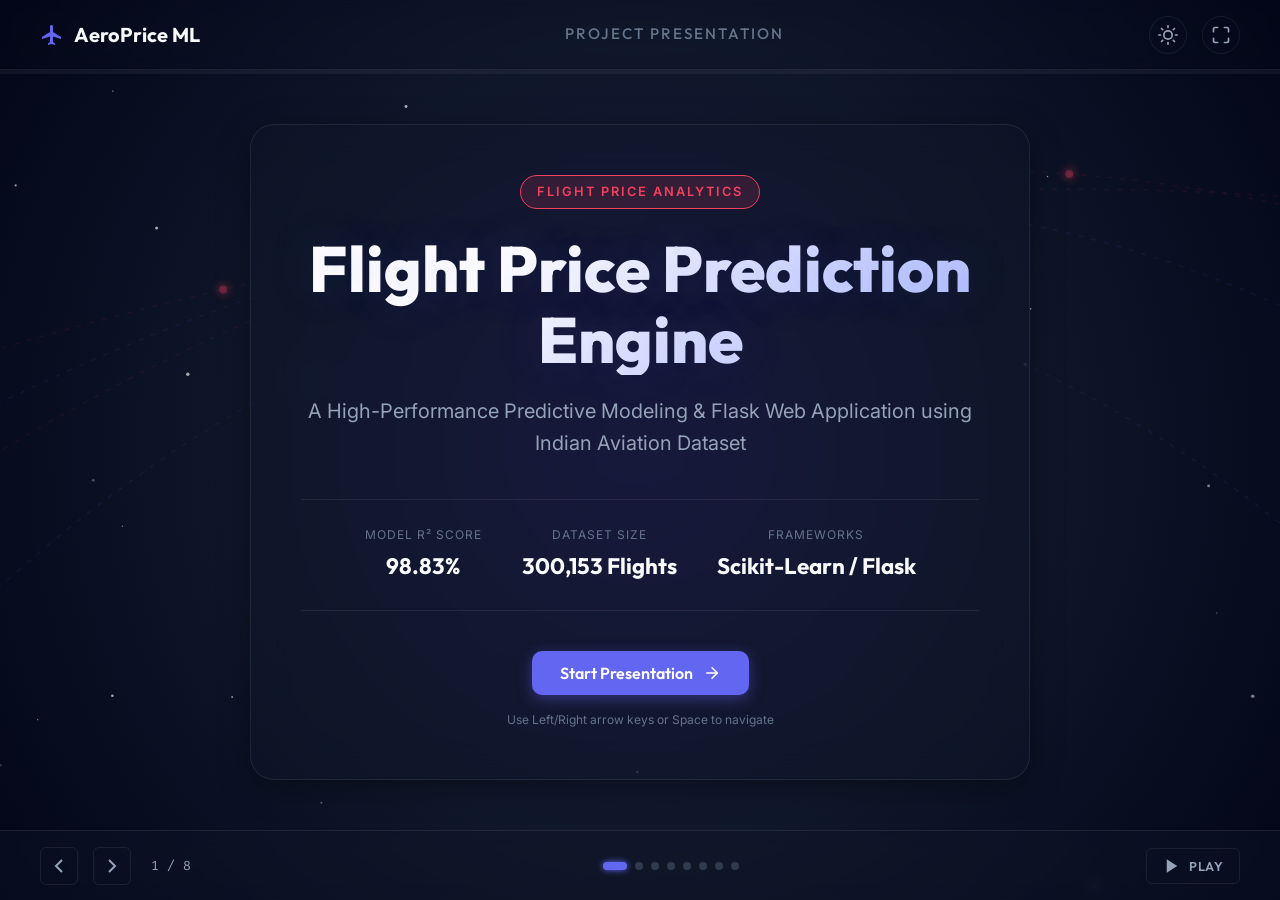
==== commit 576f04eb: "add qr code link of the repository to final slide" ====
--- a/presentation/index.html
+++ b/presentation/index.html
@@ -611,11 +611,19 @@
                             </ul>
                             
                             <div class="final-thank-you">
-                                <h4>Thank you!</h4>
-                                <p>Feel free to query the models or test the live website.</p>
-                                <button class="btn btn-secondary" onclick="app.jumpToSlide(0)">
-                                    Restart Presentation
-                                </button>
+                                <div class="thank-you-flex">
+                                    <div class="thank-you-text">
+                                        <h4>Thank you!</h4>
+                                        <p>Feel free to query the models or test the live website.</p>
+                                        <button class="btn btn-secondary" onclick="app.jumpToSlide(0)">
+                                            Restart Presentation
+                                        </button>
+                                    </div>
+                                    <div class="qr-code-box">
+                                        <img src="repo-link-qr.png" alt="Repository QR Code" class="qr-image">
+                                        <span class="qr-label">Scan to View Repo</span>
+                                    </div>
+                                </div>
                             </div>
                         </div>
                     </div>
--- a/presentation/style.css
+++ b/presentation/style.css
@@ -1435,6 +1435,55 @@
         opacity: 1;
         transform: translateX(0);
     }
+}
+
+/* QR Code & Closing Slide Styles */
+.thank-you-flex {
+    display: flex;
+    align-items: center;
+    justify-content: space-around;
+    gap: 30px;
+    text-align: left;
+}
+
+.thank-you-text {
+    flex: 1;
+}
+
+.qr-code-box {
+    display: flex;
+    flex-direction: column;
+    align-items: center;
+    gap: 10px;
+    background: rgba(255, 255, 255, 0.03);
+    border: 1px solid var(--glass-border);
+    padding: 15px;
+    border-radius: var(--border-radius-md);
+    box-shadow: var(--card-shadow);
+    transition: transform 0.3s ease, border-color 0.3s ease;
+    flex-shrink: 0;
+}
+
+.qr-code-box:hover {
+    transform: translateY(-3px) scale(1.02);
+    border-color: var(--color-primary);
+}
+
+.qr-image {
+    width: 110px;
+    height: 110px;
+    border-radius: var(--border-radius-sm);
+    display: block;
+    background: #ffffff; /* White background to guarantee high contrast for scans */
+    padding: 8px;
+}
+
+.qr-label {
+    font-size: 0.68rem;
+    font-weight: 700;
+    text-transform: uppercase;
+    color: var(--text-secondary);
+    letter-spacing: 0.8px;
 }
 
 /* ==========================================================================
@@ -1472,4 +1521,10 @@
         width: 100%;
         max-width: 320px;
     }
-}
+    .thank-you-flex {
+        flex-direction: column;
+        align-items: center;
+        text-align: center;
+        gap: 20px;
+    }
+}
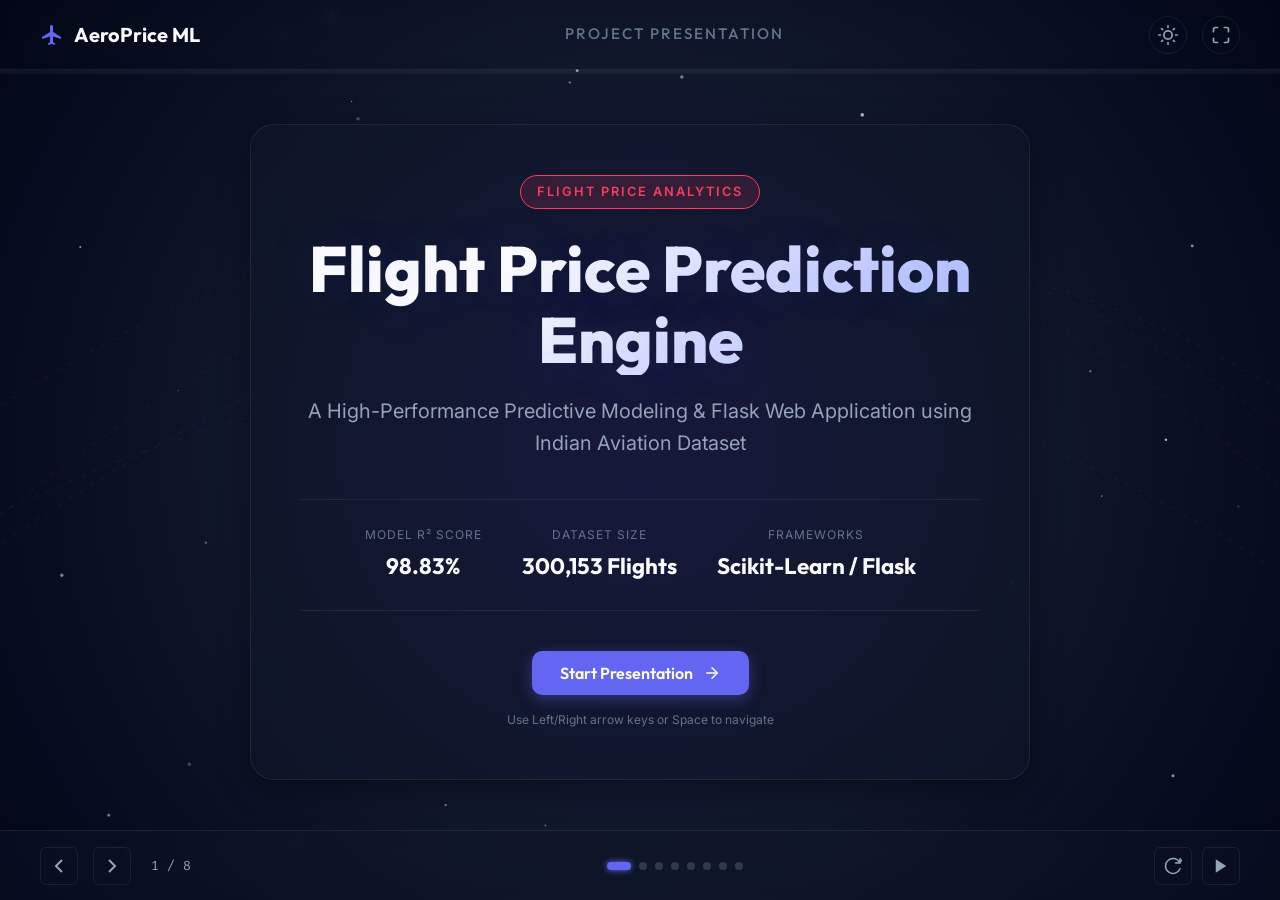
==== commit 3351bf89: "enlarge qr code and move restart button next to autoplay in footer" ====
--- a/presentation/index.html
+++ b/presentation/index.html
@@ -601,13 +601,7 @@
                                         <p>Random Forest outperforms Linear, Polynomial, AdaBoost, and XGBoost models.</p>
                                     </div>
                                 </li>
-                                <li>
-                                    <span class="check-box checked">&check;</span>
-                                    <div>
-                                        <strong>Seamless API Deployment:</strong>
-                                        <p>Lightweight Flask app hosts the 1.04 GB joblib pipeline for sub-second REST API response times.</p>
-                                    </div>
-                                </li>
+
                             </ul>
                             
                             <div class="final-thank-you">
@@ -615,9 +609,6 @@
                                     <div class="thank-you-text">
                                         <h4>Thank you!</h4>
                                         <p>Feel free to query the models or test the live website.</p>
-                                        <button class="btn btn-secondary" onclick="app.jumpToSlide(0)">
-                                            Restart Presentation
-                                        </button>
                                     </div>
                                     <div class="qr-code-box">
                                         <img src="repo-link-qr.png" alt="Repository QR Code" class="qr-image">
@@ -654,10 +645,12 @@
             </div>
 
             <div class="footer-right">
-                <button id="btn-autoplay" class="control-btn-secondary" title="Play/Pause Slide Autoplay">
+                <button id="btn-restart" class="control-btn" onclick="app.jumpToSlide(0)" title="Restart Presentation">
+                    <svg width="18" height="18" viewBox="0 0 24 24" fill="none" stroke="currentColor" stroke-width="2" stroke-linecap="round" stroke-linejoin="round"><path d="M21.5 2v6h-6M21.34 15.57a10 10 0 1 1-.57-8.38l5.67-5.67"/></svg>
+                </button>
+                <button id="btn-autoplay" class="control-btn" title="Play/Pause Slide Autoplay">
                     <svg class="play-icon" width="18" height="18" viewBox="0 0 24 24" fill="currentColor"><polygon points="5 3 19 12 5 21 5 3"></polygon></svg>
                     <svg class="pause-icon hidden" width="18" height="18" viewBox="0 0 24 24" fill="currentColor"><rect x="6" y="4" width="4" height="16"></rect><rect x="14" y="4" width="4" height="16"></rect></svg>
-                    <span class="autoplay-txt">Play</span>
                 </button>
             </div>
         </footer>
--- a/presentation/style.css
+++ b/presentation/style.css
@@ -1360,6 +1360,7 @@
 .footer-right {
     display: flex;
     align-items: center;
+    gap: 10px;
 }
 .control-btn-secondary {
     display: flex;
@@ -1454,36 +1455,37 @@
     display: flex;
     flex-direction: column;
     align-items: center;
-    gap: 10px;
+    gap: 12px;
     background: rgba(255, 255, 255, 0.03);
     border: 1px solid var(--glass-border);
-    padding: 15px;
-    border-radius: var(--border-radius-md);
-    box-shadow: var(--card-shadow);
+    padding: 22px;
+    border-radius: var(--border-radius-lg);
+    box-shadow: var(--glass-shadow);
     transition: transform 0.3s ease, border-color 0.3s ease;
     flex-shrink: 0;
 }
 
 .qr-code-box:hover {
-    transform: translateY(-3px) scale(1.02);
+    transform: translateY(-4px) scale(1.03);
     border-color: var(--color-primary);
+    box-shadow: 0 0 15px rgba(99, 102, 241, 0.2);
 }
 
 .qr-image {
-    width: 110px;
-    height: 110px;
-    border-radius: var(--border-radius-sm);
+    width: 160px;
+    height: 160px;
+    border-radius: var(--border-radius-md);
     display: block;
     background: #ffffff; /* White background to guarantee high contrast for scans */
-    padding: 8px;
+    padding: 10px;
 }
 
 .qr-label {
-    font-size: 0.68rem;
+    font-size: 0.72rem;
     font-weight: 700;
     text-transform: uppercase;
     color: var(--text-secondary);
-    letter-spacing: 0.8px;
+    letter-spacing: 1px;
 }
 
 /* ==========================================================================
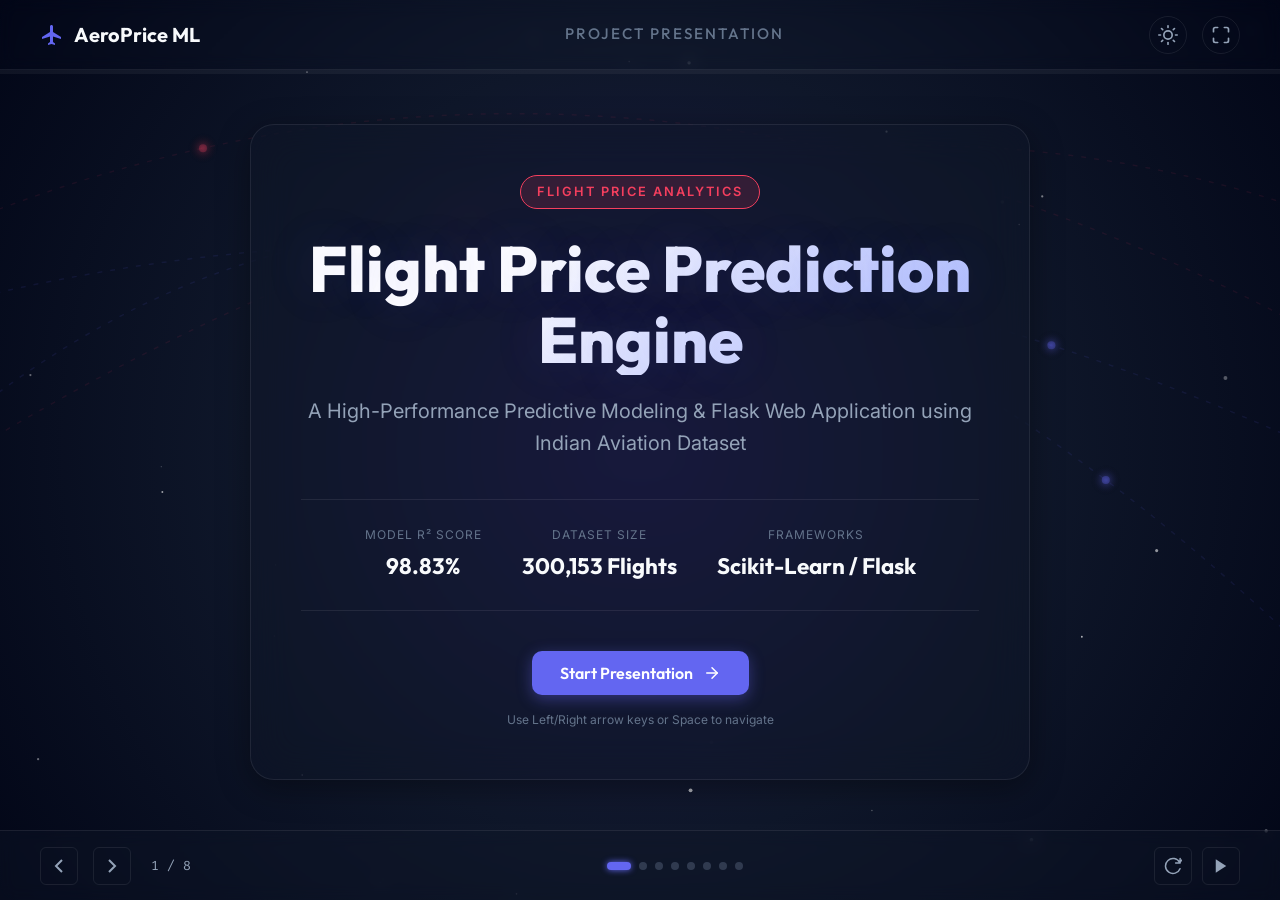
==== commit a92c46bc: "update final slide subtext to clarify local execution" ====
--- a/presentation/index.html
+++ b/presentation/index.html
@@ -608,7 +608,7 @@
                                 <div class="thank-you-flex">
                                     <div class="thank-you-text">
                                         <h4>Thank you!</h4>
-                                        <p>Feel free to query the models or test the live website.</p>
+                                        <p>Feel free to explore the models or run the website locally.</p>
                                     </div>
                                     <div class="qr-code-box">
                                         <img src="repo-link-qr.png" alt="Repository QR Code" class="qr-image">
